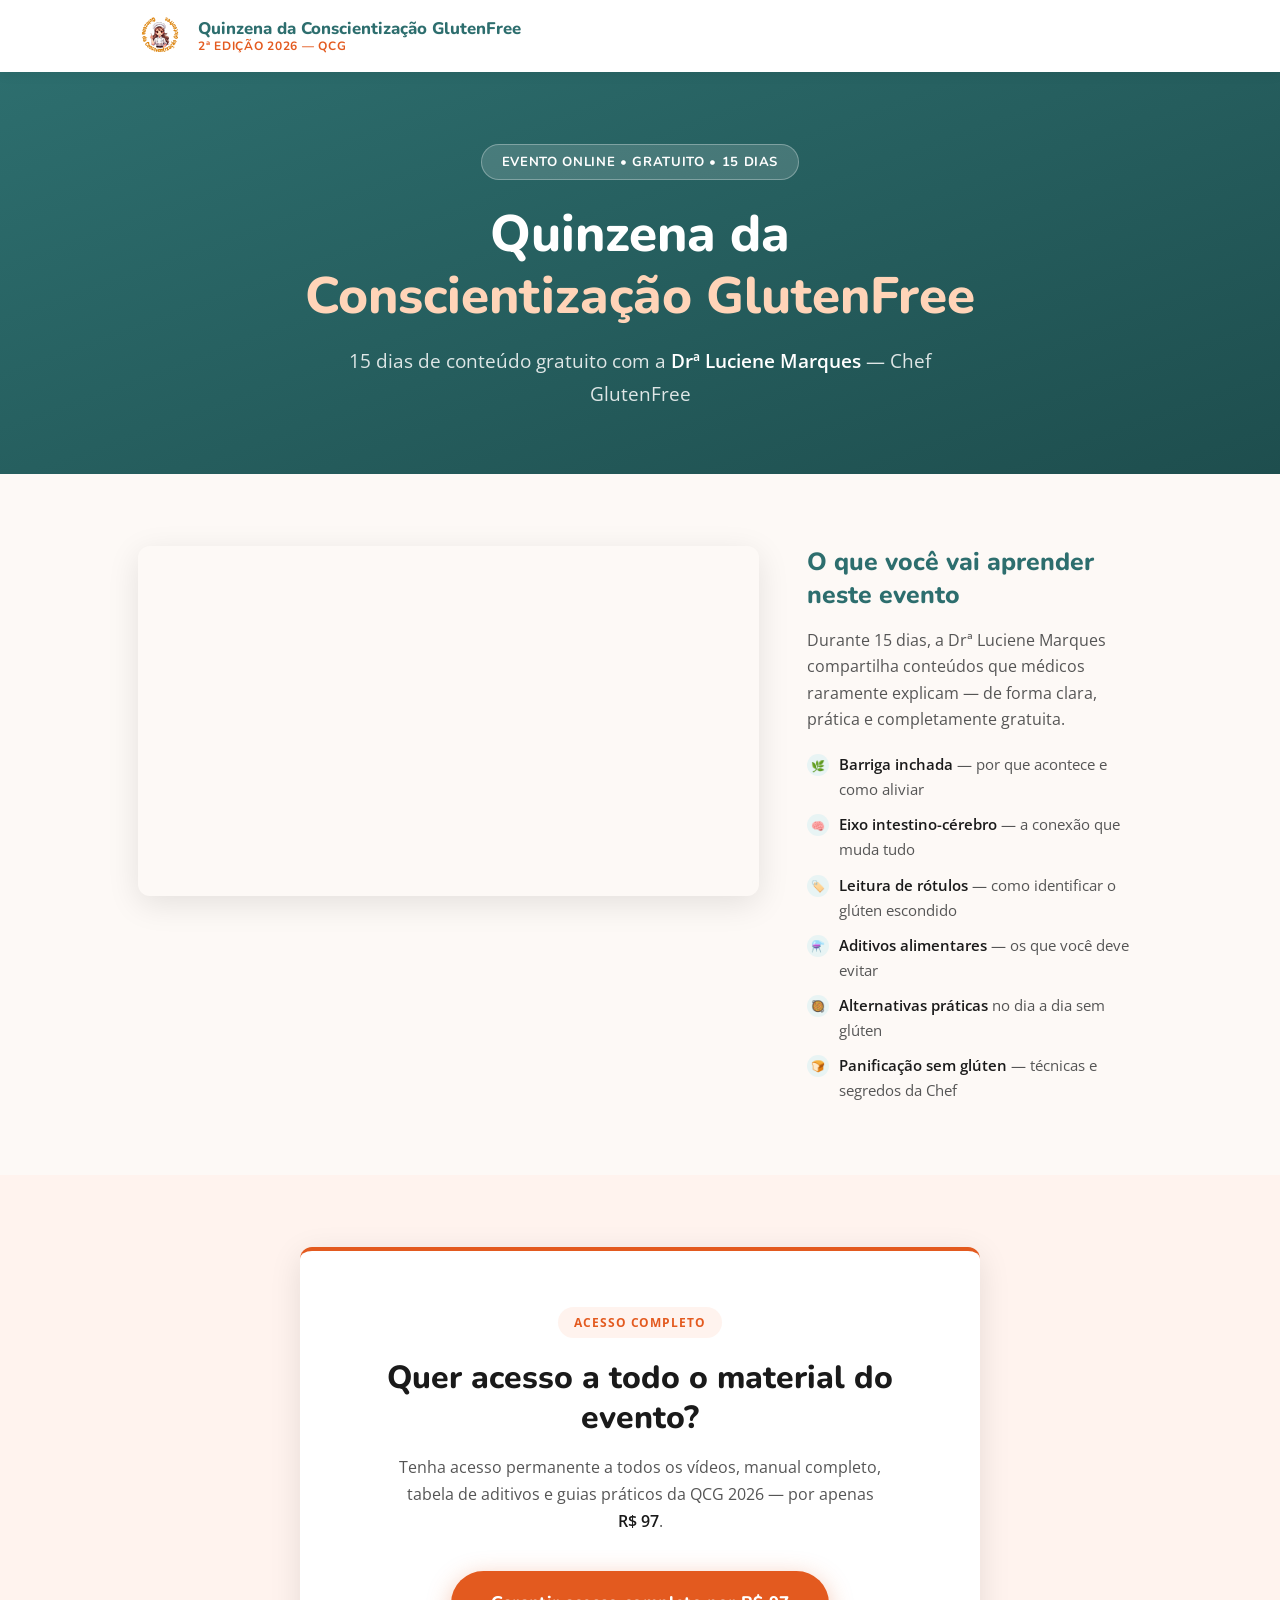
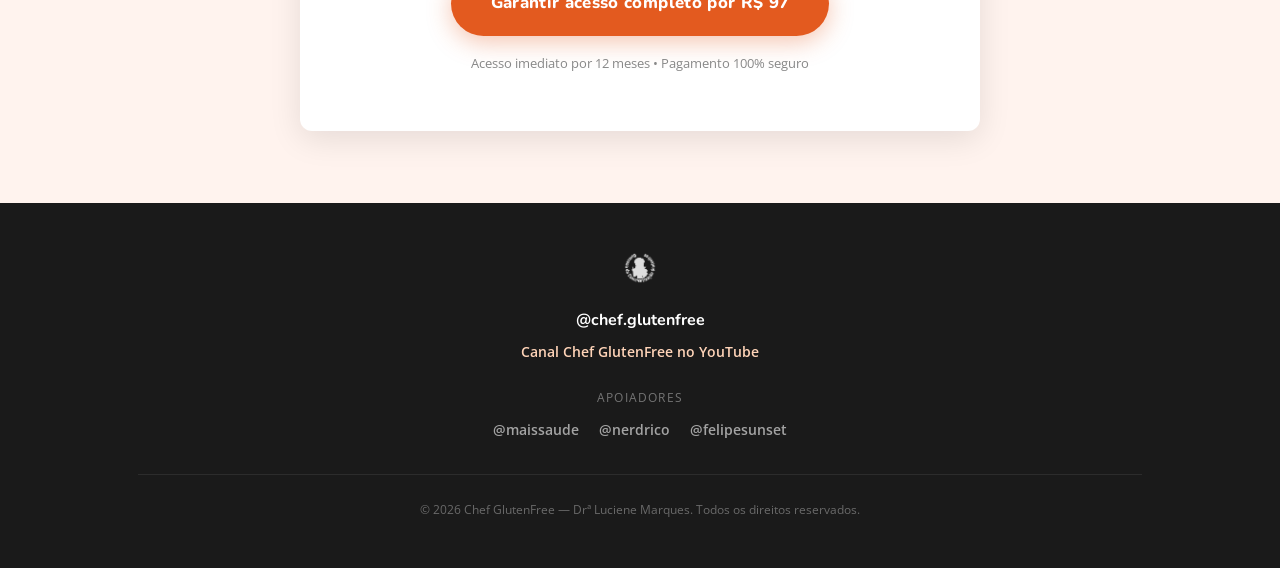
==== evento/index.html @ b170b5bc "adiciona página do evento QCG 2026 Co-Authored-By: Claude Sonnet 4.6 <noreply@anthropic.com>" ====
<!DOCTYPE html>
<html lang="pt-BR">
<head>
  <meta charset="UTF-8" />
  <meta name="viewport" content="width=device-width, initial-scale=1.0" />

  <title>Quinzena da Conscientização GlutenFree — 2ª Edição 2026 | Evento Gratuito</title>
  <meta name="description" content="15 dias de conteúdo gratuito com a Drª Luciene Marques — Chef GlutenFree. Barriga inchada, eixo intestino-cérebro, leitura de rótulos e muito mais." />
  <meta name="author" content="Chef GlutenFree — Drª Luciene Marques" />

  <meta property="og:type" content="website" />
  <meta property="og:title" content="Quinzena da Conscientização GlutenFree — 2ª Edição 2026" />
  <meta property="og:description" content="15 dias de conteúdo gratuito com a Drª Luciene Marques. Evento Online e Gratuito." />
  <meta property="og:locale" content="pt_BR" />

  <link rel="preconnect" href="https://fonts.googleapis.com" />
  <link rel="preconnect" href="https://fonts.gstatic.com" crossorigin />
  <link href="https://fonts.googleapis.com/css2?family=Nunito:wght@700;800&family=Open+Sans:wght@400;600&display=swap" rel="stylesheet" />

  <style>
    /* ===================== TOKENS ===================== */
    :root {
      --laranja:        #E35A1F;
      --laranja-escuro: #C44A12;
      --laranja-claro:  #FFF3EE;
      --teal:           #2D6E6E;
      --teal-claro:     #E8F4F4;
      --bege:           #FDF9F6;
      --cinza-escuro:   #1A1A1A;
      --cinza-medio:    #555555;
      --branco:         #FFFFFF;

      --fonte-titulo: 'Nunito', sans-serif;
      --fonte-corpo:  'Open Sans', sans-serif;

      --sombra-suave: 0 4px 20px rgba(0,0,0,0.08);
      --sombra-card:  0 8px 32px rgba(0,0,0,0.10);

      --raio: 12px;
      --transicao: 0.25s ease;
    }

    /* ===================== RESET ===================== */
    *, *::before, *::after { box-sizing: border-box; margin: 0; padding: 0; }
    html { scroll-behavior: smooth; -webkit-text-size-adjust: 100%; }
    body {
      font-family: var(--fonte-corpo);
      font-size: 17px;
      line-height: 1.7;
      color: var(--cinza-escuro);
      background-color: var(--bege);
      -webkit-font-smoothing: antialiased;
    }
    img { display: block; max-width: 100%; height: auto; }
    a { color: inherit; text-decoration: none; }
    ul { list-style: none; }
    h1, h2, h3, h4 { font-family: var(--fonte-titulo); line-height: 1.2; color: var(--cinza-escuro); }
    p { color: var(--cinza-medio); }
    strong { color: var(--cinza-escuro); font-weight: 600; }

    /* ===================== CONTAINER ===================== */
    .container {
      width: 100%;
      max-width: 1100px;
      margin-inline: auto;
      padding-inline: 48px;
    }

    /* ===================== HEADER ===================== */
    .site-header {
      position: sticky;
      top: 0;
      z-index: 100;
      background: var(--branco);
      box-shadow: 0 2px 12px rgba(0,0,0,0.07);
    }
    .header-inner {
      display: flex;
      align-items: center;
      gap: 16px;
      padding-block: 14px;
    }
    .header-logo {
      height: 44px;
      width: auto;
    }
    .header-nome {
      font-family: var(--fonte-titulo);
      font-weight: 800;
      font-size: 1.05rem;
      color: var(--teal);
      line-height: 1.25;
    }
    .header-nome span {
      display: block;
      font-size: 0.75rem;
      font-weight: 700;
      color: var(--laranja);
      text-transform: uppercase;
      letter-spacing: 0.06em;
    }

    /* ===================== HERO ===================== */
    .hero {
      background: linear-gradient(160deg, var(--teal) 0%, #1e4e4e 100%);
      padding-block: 72px 64px;
      text-align: center;
    }
    .badge-evento {
      display: inline-block;
      background: rgba(255,255,255,0.15);
      color: #fff;
      border: 1px solid rgba(255,255,255,0.3);
      border-radius: 50px;
      font-family: var(--fonte-titulo);
      font-size: 0.82rem;
      font-weight: 700;
      letter-spacing: 0.05em;
      padding: 6px 20px;
      margin-bottom: 24px;
      text-transform: uppercase;
    }
    .hero-titulo {
      font-family: var(--fonte-titulo);
      font-size: clamp(2rem, 5vw, 3.2rem);
      font-weight: 800;
      color: #fff;
      margin-bottom: 18px;
    }
    .hero-titulo em {
      font-style: normal;
      color: #FFD4B8;
    }
    .hero-subtitulo {
      font-size: clamp(1rem, 2.5vw, 1.2rem);
      color: rgba(255,255,255,0.85);
      max-width: 620px;
      margin-inline: auto;
      margin-bottom: 0;
    }

    /* ===================== PLAYER SECTION ===================== */
    .secao-player {
      padding-block: 72px;
      background: var(--bege);
    }
    .player-grid {
      display: grid;
      grid-template-columns: 65fr 35fr;
      gap: 48px;
      align-items: start;
    }
    .player-wrapper {
      position: relative;
      width: 100%;
      aspect-ratio: 16 / 9;
      border-radius: var(--raio);
      overflow: hidden;
      box-shadow: var(--sombra-card);
    }
    .player-wrapper iframe {
      position: absolute;
      inset: 0;
      width: 100%;
      height: 100%;
      border: none;
    }
    .player-info h2 {
      font-size: 1.55rem;
      font-weight: 800;
      color: var(--teal);
      margin-bottom: 16px;
      line-height: 1.3;
    }
    .player-info p {
      font-size: 0.97rem;
      color: var(--cinza-medio);
      margin-bottom: 20px;
    }
    .temas-lista {
      display: flex;
      flex-direction: column;
      gap: 10px;
    }
    .tema-item {
      display: flex;
      align-items: flex-start;
      gap: 10px;
      font-size: 0.92rem;
      color: var(--cinza-medio);
    }
    .tema-icone {
      flex-shrink: 0;
      width: 22px;
      height: 22px;
      border-radius: 50%;
      background: var(--teal-claro);
      display: flex;
      align-items: center;
      justify-content: center;
      font-size: 0.7rem;
      margin-top: 2px;
    }

    /* ===================== CTA CARD ===================== */
    .secao-cta {
      padding-block: 72px;
      background: #FFF3EE;
    }
    .cta-card {
      background: var(--branco);
      border-radius: var(--raio);
      box-shadow: var(--sombra-card);
      padding: 56px 48px;
      text-align: center;
      max-width: 680px;
      margin-inline: auto;
      border-top: 4px solid var(--laranja);
    }
    .cta-tag {
      display: inline-block;
      background: var(--laranja-claro);
      color: var(--laranja);
      border-radius: 50px;
      font-size: 0.78rem;
      font-weight: 700;
      text-transform: uppercase;
      letter-spacing: 0.07em;
      padding: 5px 16px;
      margin-bottom: 20px;
    }
    .cta-titulo {
      font-size: clamp(1.5rem, 4vw, 2rem);
      font-weight: 800;
      color: var(--cinza-escuro);
      margin-bottom: 16px;
      line-height: 1.25;
    }
    .cta-desc {
      font-size: 1rem;
      color: var(--cinza-medio);
      max-width: 500px;
      margin-inline: auto;
      margin-bottom: 36px;
    }
    .btn-cta {
      display: inline-block;
      background: var(--laranja);
      color: #fff;
      font-family: var(--fonte-titulo);
      font-weight: 800;
      font-size: 1.05rem;
      letter-spacing: 0.02em;
      padding: 18px 40px;
      border-radius: 50px;
      box-shadow: 0 6px 24px rgba(227,90,31,0.35);
      transition: background var(--transicao), transform var(--transicao), box-shadow var(--transicao);
    }
    .btn-cta:hover {
      background: var(--laranja-escuro);
      transform: translateY(-2px);
      box-shadow: 0 10px 32px rgba(227,90,31,0.4);
    }
    .cta-garantia {
      margin-top: 16px;
      font-size: 0.83rem;
      color: #888;
    }

    /* ===================== FOOTER ===================== */
    .site-footer {
      background: var(--cinza-escuro);
      color: rgba(255,255,255,0.65);
      padding-block: 48px;
      text-align: center;
      font-size: 0.88rem;
    }
    .footer-logo {
      height: 36px;
      margin-inline: auto;
      margin-bottom: 20px;
      opacity: 0.85;
      filter: brightness(0) invert(1);
    }
    .footer-handle {
      font-family: var(--fonte-titulo);
      font-weight: 700;
      color: #fff;
      font-size: 1rem;
      margin-bottom: 6px;
    }
    .footer-canal {
      margin-bottom: 24px;
    }
    .footer-canal a {
      color: #FFD4B8;
      font-weight: 600;
      transition: color var(--transicao);
    }
    .footer-canal a:hover { color: var(--laranja); }
    .footer-apoiadores-titulo {
      font-size: 0.75rem;
      text-transform: uppercase;
      letter-spacing: 0.1em;
      color: rgba(255,255,255,0.4);
      margin-bottom: 10px;
    }
    .footer-apoiadores {
      display: flex;
      justify-content: center;
      gap: 20px;
      flex-wrap: wrap;
      margin-bottom: 32px;
    }
    .footer-apoiadores span {
      color: rgba(255,255,255,0.6);
      font-weight: 600;
    }
    .footer-copy {
      border-top: 1px solid rgba(255,255,255,0.08);
      padding-top: 24px;
      color: rgba(255,255,255,0.35);
      font-size: 0.78rem;
    }

    /* ===================== RESPONSIVO ===================== */
    @media (max-width: 768px) {
      .container {
        padding-inline: 24px;
      }
      .hero {
        padding-block: 56px 48px;
      }
      .player-grid {
        grid-template-columns: 1fr;
        gap: 32px;
      }
      .secao-player {
        padding-block: 48px;
      }
      .secao-cta {
        padding-block: 48px;
      }
      .cta-card {
        padding: 40px 28px;
      }
      .header-nome {
        font-size: 0.95rem;
      }
    }

    @media (max-width: 480px) {
      .btn-cta {
        font-size: 0.95rem;
        padding: 16px 28px;
      }
    }
  </style>
</head>
<body>

  <!-- ===================== HEADER ===================== -->
  <header class="site-header">
    <div class="container header-inner">
      <img
        src="../assets/images/logo-qcg.webp"
        alt="Logo QCG — Quinzena da Conscientização GlutenFree"
        class="header-logo"
        loading="eager"
      />
      <div class="header-nome">
        Quinzena da Conscientização GlutenFree
        <span>2ª Edição 2026 — QCG</span>
      </div>
    </div>
  </header>

  <main>

    <!-- ===================== HERO ===================== -->
    <section class="hero">
      <div class="container">
        <p class="badge-evento">Evento Online &bull; Gratuito &bull; 15 dias</p>
        <h1 class="hero-titulo">
          Quinzena da<br>
          <em>Conscientização GlutenFree</em>
        </h1>
        <p class="hero-subtitulo">
          15 dias de conteúdo gratuito com a <strong style="color:#fff;">Drª Luciene Marques</strong> — Chef GlutenFree
        </p>
      </div>
    </section>

    <!-- ===================== PLAYER + PLAYLIST ===================== -->
    <section class="secao-player">
      <div class="container">
        <div class="player-grid">

          <!-- Player YouTube com playlist completa -->
          <div class="player-wrapper">
            <iframe
              src="https://www.youtube.com/embed/videoseries?si=1jiHnAXFJq5kXKFF&list=PLb-6P8VZf2dY4WYX02leX758RswZ87ZAp"
              title="Playlist da Quinzena da Conscientização GlutenFree 2026"
              frameborder="0"
              allow="accelerometer; autoplay; clipboard-write; encrypted-media; gyroscope; picture-in-picture; web-share"
              referrerpolicy="strict-origin-when-cross-origin"
              allowfullscreen
              loading="lazy"
            ></iframe>
          </div>

          <!-- Texto explicativo -->
          <div class="player-info">
            <h2>O que você vai aprender neste evento</h2>
            <p>
              Durante 15 dias, a Drª Luciene Marques compartilha conteúdos que médicos raramente explicam — de forma clara, prática e completamente gratuita.
            </p>

            <ul class="temas-lista" aria-label="Temas abordados no evento">
              <li class="tema-item">
                <span class="tema-icone" aria-hidden="true">🌿</span>
                <span><strong>Barriga inchada</strong> — por que acontece e como aliviar</span>
              </li>
              <li class="tema-item">
                <span class="tema-icone" aria-hidden="true">🧠</span>
                <span><strong>Eixo intestino-cérebro</strong> — a conexão que muda tudo</span>
              </li>
              <li class="tema-item">
                <span class="tema-icone" aria-hidden="true">🏷️</span>
                <span><strong>Leitura de rótulos</strong> — como identificar o glúten escondido</span>
              </li>
              <li class="tema-item">
                <span class="tema-icone" aria-hidden="true">⚗️</span>
                <span><strong>Aditivos alimentares</strong> — os que você deve evitar</span>
              </li>
              <li class="tema-item">
                <span class="tema-icone" aria-hidden="true">🥘</span>
                <span><strong>Alternativas práticas</strong> no dia a dia sem glúten</span>
              </li>
              <li class="tema-item">
                <span class="tema-icone" aria-hidden="true">🍞</span>
                <span><strong>Panificação sem glúten</strong> — técnicas e segredos da Chef</span>
              </li>
            </ul>
          </div>

        </div>
      </div>
    </section>

    <!-- ===================== CTA ===================== -->
    <section class="secao-cta">
      <div class="container">
        <div class="cta-card">
          <span class="cta-tag">Acesso completo</span>
          <h2 class="cta-titulo">Quer acesso a todo o material do evento?</h2>
          <p class="cta-desc">
            Tenha acesso permanente a todos os vídeos, manual completo, tabela de aditivos e guias práticos da QCG 2026 — por apenas <strong>R$&nbsp;97</strong>.
          </p>
          <a
            href="https://pay.hotmart.com/V105281345I?off=9qjb6zkf"
            class="btn-cta"
            target="_blank"
            rel="noopener noreferrer"
            aria-label="Garantir acesso completo ao evento por R$ 97"
          >
            Garantir acesso completo por R$&nbsp;97
          </a>
          <p class="cta-garantia">Acesso imediato por 12 meses &bull; Pagamento 100% seguro</p>
        </div>
      </div>
    </section>

  </main>

  <!-- ===================== FOOTER ===================== -->
  <footer class="site-footer">
    <div class="container">
      <img
        src="../assets/images/logo-qcg.webp"
        alt="Logo Chef GlutenFree"
        class="footer-logo"
        loading="lazy"
      />
      <p class="footer-handle">@chef.glutenfree</p>
      <p class="footer-canal">
        <a
          href="https://www.youtube.com/playlist?list=PLb-6P8VZf2dY4WYX02leX758RswZ87ZAp"
          target="_blank"
          rel="noopener noreferrer"
          aria-label="Canal Chef GlutenFree no YouTube"
        >
          Canal Chef GlutenFree no YouTube
        </a>
      </p>

      <p class="footer-apoiadores-titulo">Apoiadores</p>
      <div class="footer-apoiadores">
        <span>@maissaude</span>
        <span>@nerdrico</span>
        <span>@felipesunset</span>
      </div>

      <p class="footer-copy">
        &copy; 2026 Chef GlutenFree — Drª Luciene Marques. Todos os direitos reservados.
      </p>
    </div>
  </footer>

</body>
</html>
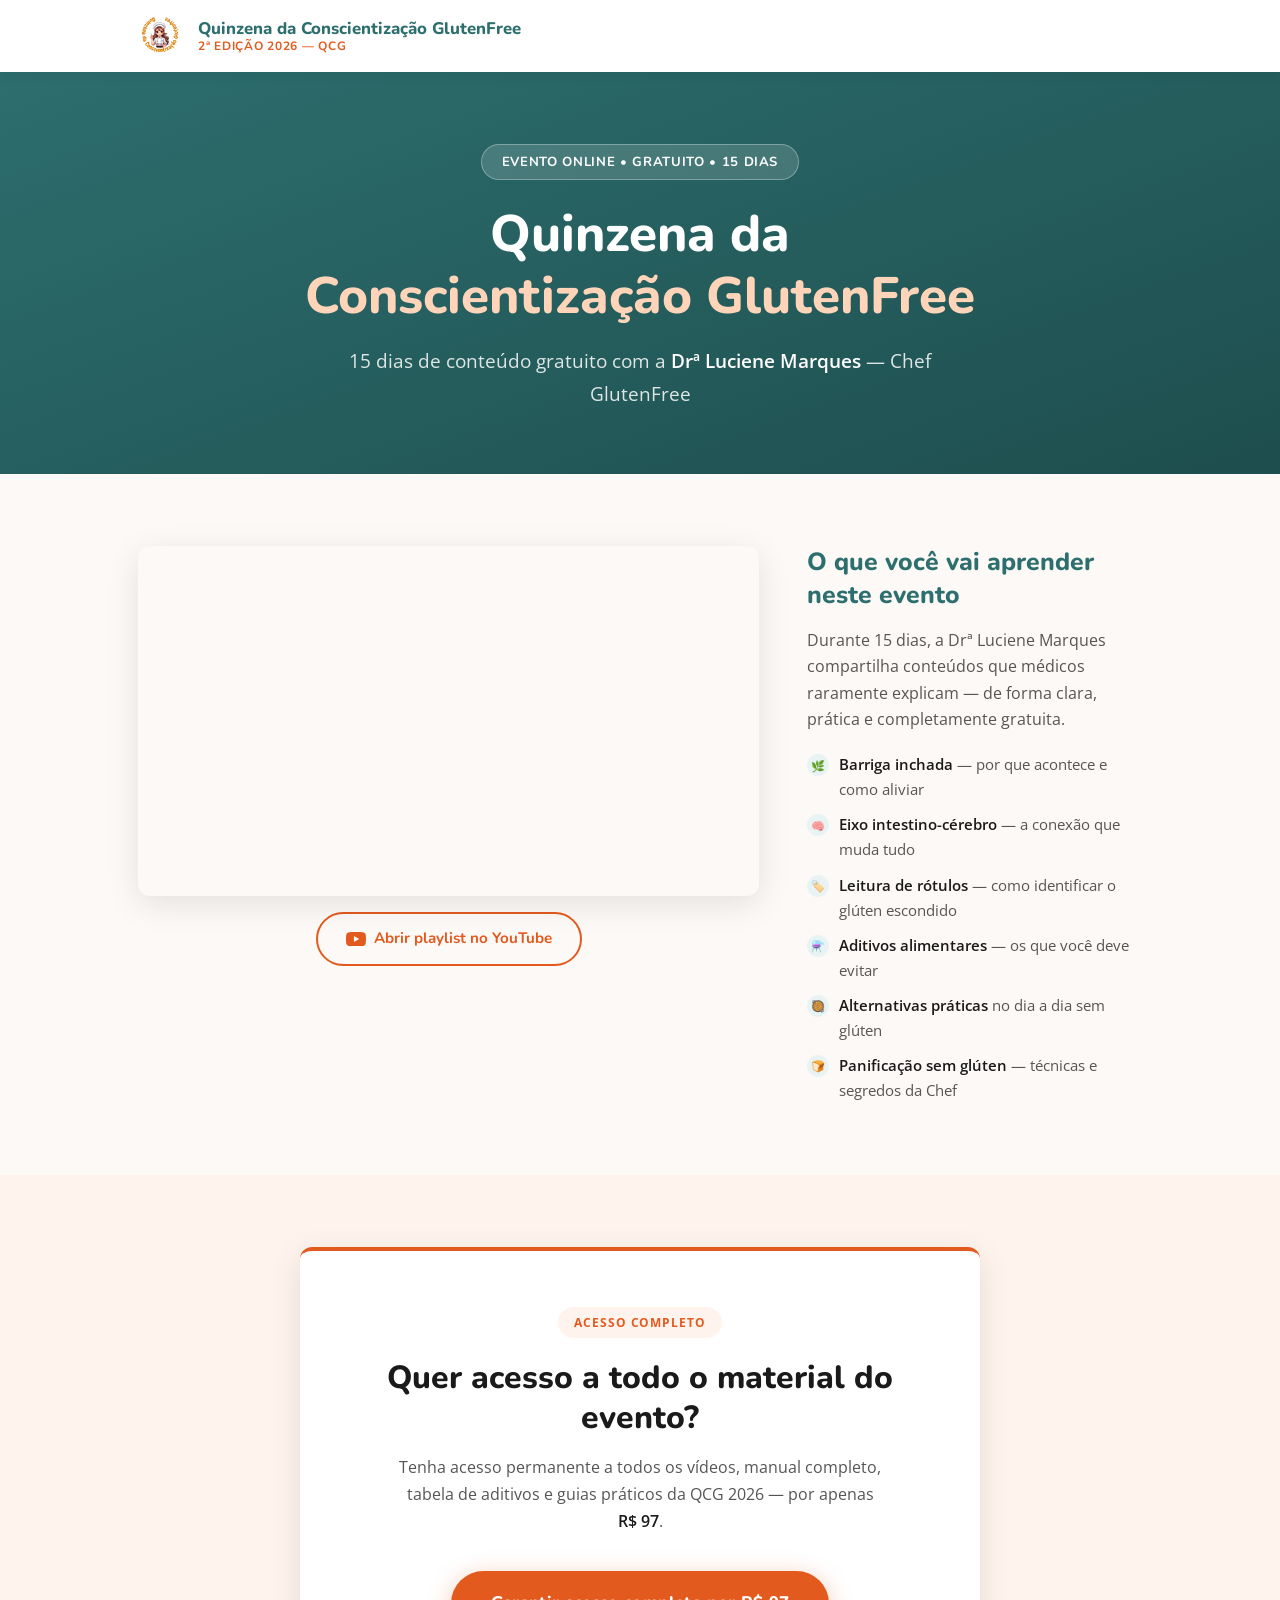
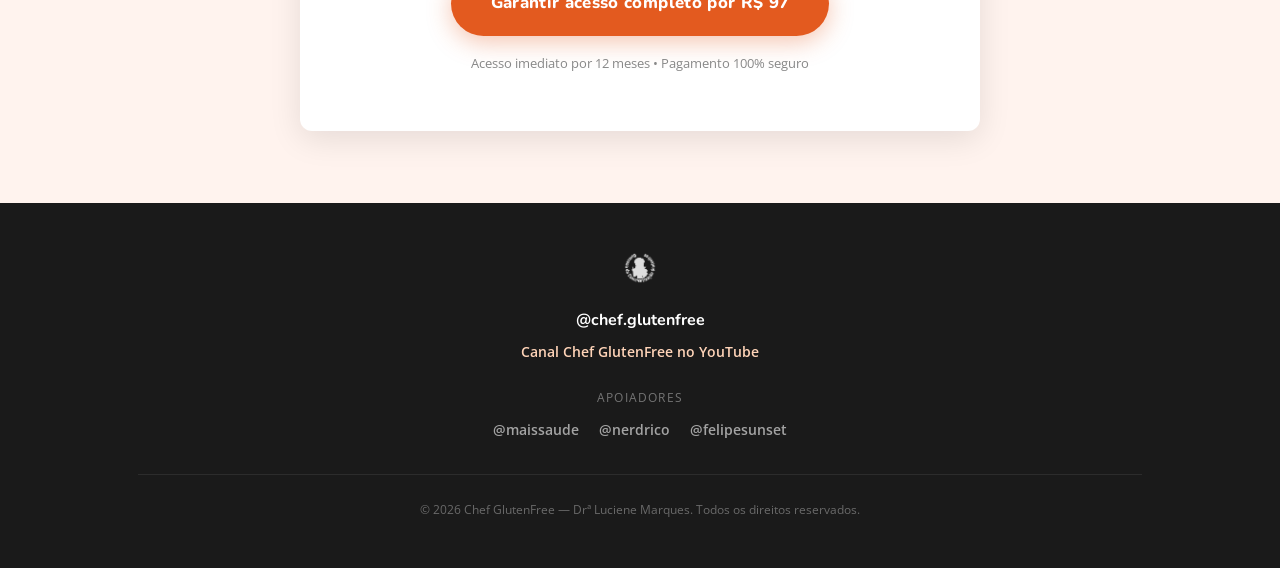
==== commit 5adc1bd5: "adiciona botão de link para playlist no YouTube Co-Authored-By: Claude Sonnet 4.6 <noreply@anthropic" ====
--- a/evento/index.html
+++ b/evento/index.html
@@ -164,6 +164,30 @@
       width: 100%;
       height: 100%;
       border: none;
+    }
+    .btn-yt {
+      display: inline-flex;
+      align-items: center;
+      gap: 8px;
+      margin-top: 16px;
+      padding: 12px 28px;
+      border-radius: 50px;
+      border: 2px solid var(--laranja);
+      color: var(--laranja);
+      background: transparent;
+      font-family: var(--fonte-titulo);
+      font-weight: 700;
+      font-size: 0.95rem;
+      transition: background var(--transicao), color var(--transicao);
+    }
+    .btn-yt:hover {
+      background: var(--laranja);
+      color: #fff;
+    }
+    .player-col {
+      display: flex;
+      flex-direction: column;
+      align-items: center;
     }
     .player-info h2 {
       font-size: 1.55rem;
@@ -397,16 +421,30 @@
         <div class="player-grid">
 
           <!-- Player YouTube com playlist completa -->
-          <div class="player-wrapper">
-            <iframe
-              src="https://www.youtube.com/embed/videoseries?si=1jiHnAXFJq5kXKFF&list=PLb-6P8VZf2dY4WYX02leX758RswZ87ZAp"
-              title="Playlist da Quinzena da Conscientização GlutenFree 2026"
-              frameborder="0"
-              allow="accelerometer; autoplay; clipboard-write; encrypted-media; gyroscope; picture-in-picture; web-share"
-              referrerpolicy="strict-origin-when-cross-origin"
-              allowfullscreen
-              loading="lazy"
-            ></iframe>
+          <div class="player-col">
+            <div class="player-wrapper">
+              <iframe
+                src="https://www.youtube.com/embed/videoseries?si=1jiHnAXFJq5kXKFF&list=PLb-6P8VZf2dY4WYX02leX758RswZ87ZAp"
+                title="Playlist da Quinzena da Conscientização GlutenFree 2026"
+                frameborder="0"
+                allow="accelerometer; autoplay; clipboard-write; encrypted-media; gyroscope; picture-in-picture; web-share"
+                referrerpolicy="strict-origin-when-cross-origin"
+                allowfullscreen
+                loading="lazy"
+              ></iframe>
+            </div>
+            <a
+              href="https://www.youtube.com/playlist?list=PLb-6P8VZf2dY4WYX02leX758RswZ87ZAp"
+              class="btn-yt"
+              target="_blank"
+              rel="noopener noreferrer"
+              aria-label="Abrir playlist da QCG 2026 no YouTube"
+            >
+              <svg xmlns="http://www.w3.org/2000/svg" width="20" height="20" viewBox="0 0 24 24" fill="currentColor" aria-hidden="true">
+                <path d="M23.498 6.186a3.016 3.016 0 0 0-2.122-2.136C19.505 3.545 12 3.545 12 3.545s-7.505 0-9.377.505A3.017 3.017 0 0 0 .502 6.186C0 8.07 0 12 0 12s0 3.93.502 5.814a3.016 3.016 0 0 0 2.122 2.136c1.871.505 9.376.505 9.376.505s7.505 0 9.377-.505a3.015 3.015 0 0 0 2.122-2.136C24 15.93 24 12 24 12s0-3.93-.502-5.814zM9.545 15.568V8.432L15.818 12l-6.273 3.568z"/>
+              </svg>
+              Abrir playlist no YouTube
+            </a>
           </div>
 
           <!-- Texto explicativo -->
